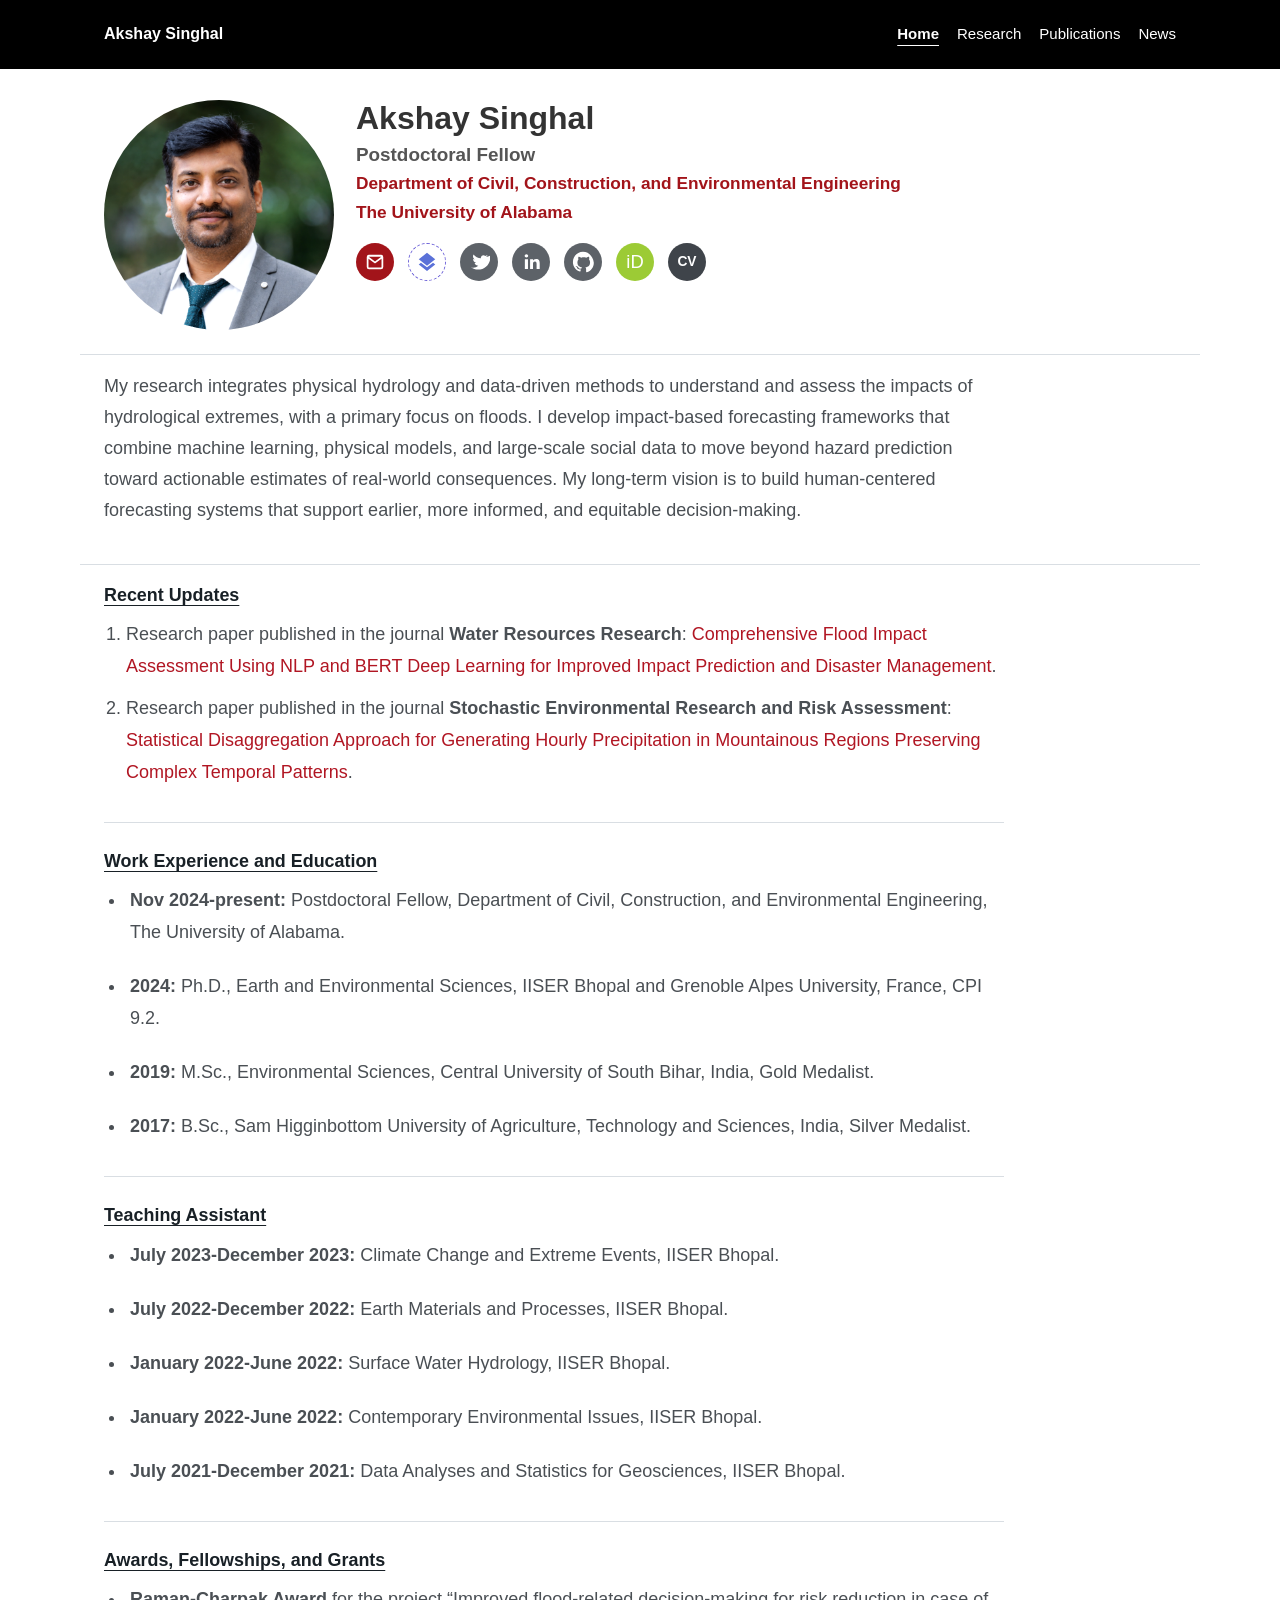
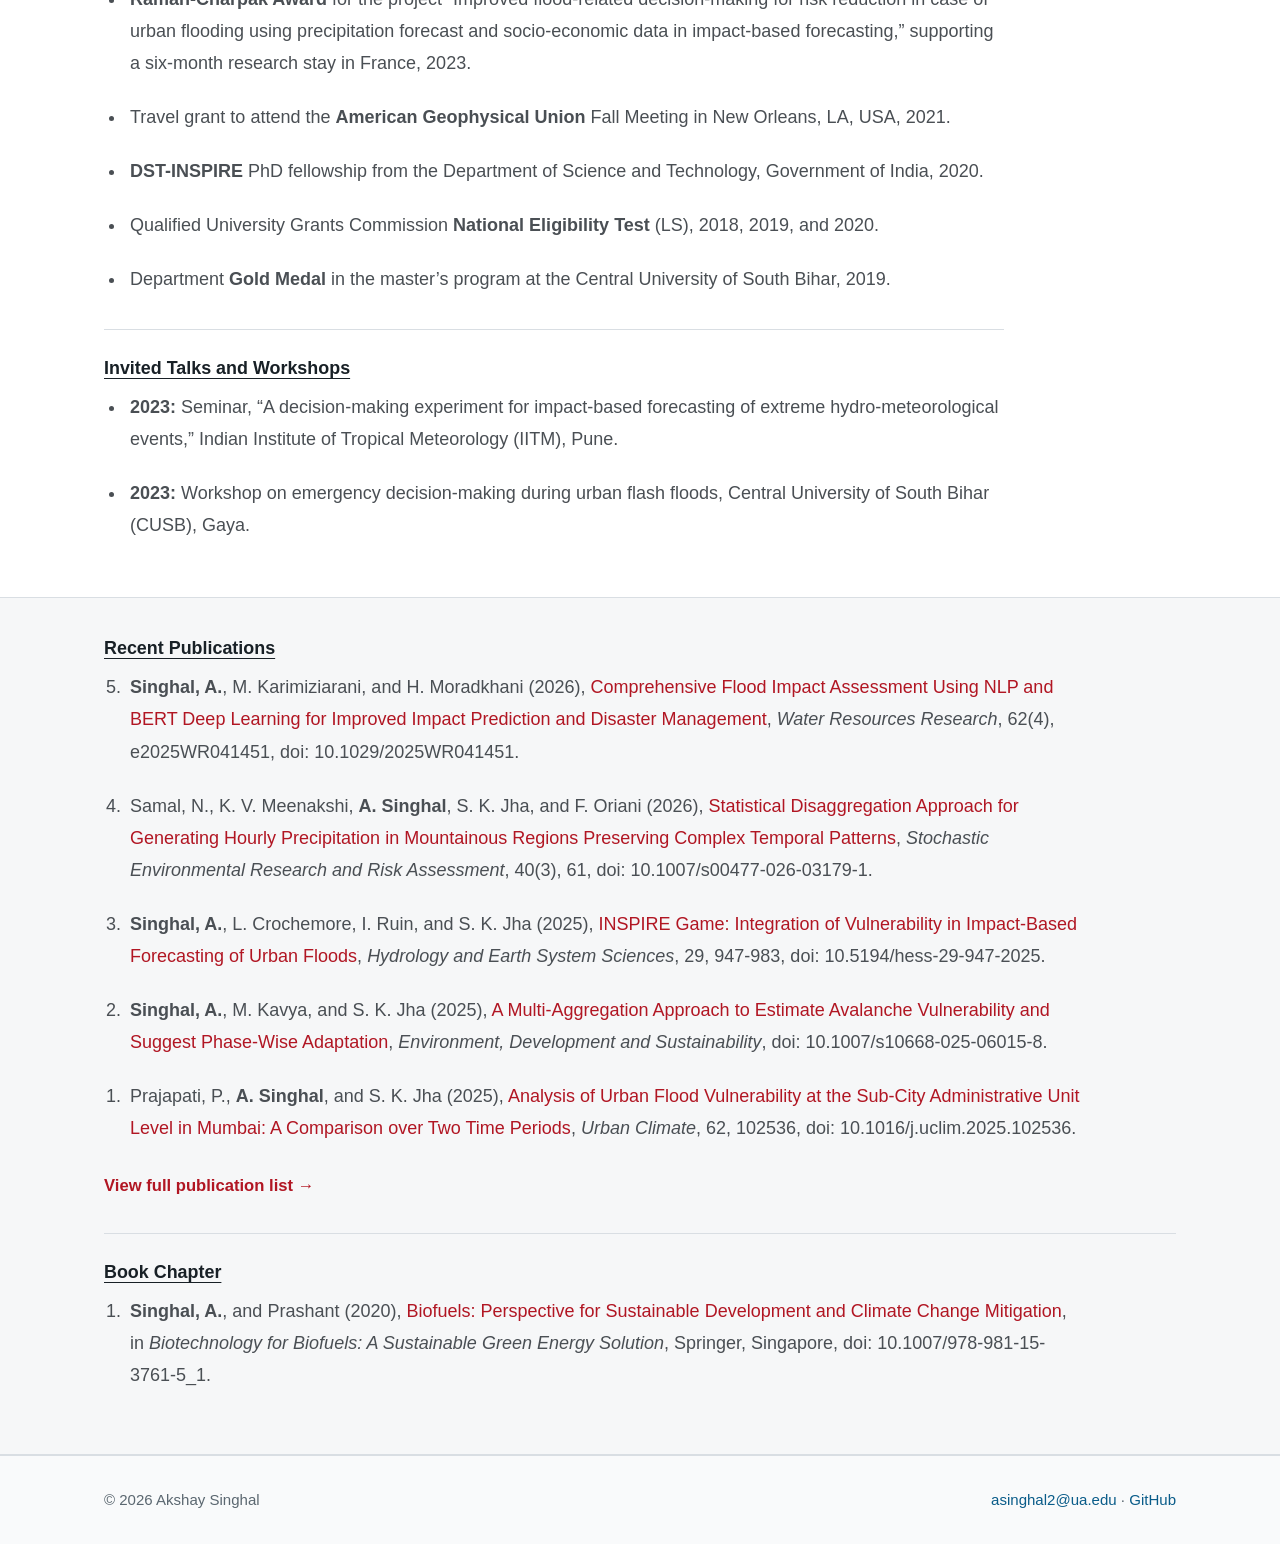
==== index.html @ f8f3eba2 "Add files via upload Initial website deployment" ====
<!DOCTYPE html>
<html lang="en">
<head>
  <meta charset="utf-8">
  <meta name="viewport" content="width=device-width, initial-scale=1">
  <meta name="description" content="Akshay Singhal, postdoctoral researcher working at the intersection of hydrology, artificial intelligence, and impact-based flood forecasting.">
  <title>Akshay Singhal | Hydrology, AI, and Impact-Based Forecasting</title>
  <link rel="stylesheet" href="assets/css/style.css">
  <style>
    body {
      color: #4a4f54;
    }

    .hero,
    .section {
      padding-top: 40px;
      padding-bottom: 40px;
    }

    .hero.profile-hero {
      display: block;
      min-height: auto;
      padding-top: 32px;
      padding-bottom: 24px;
    }

    .profile-name {
      margin: 0 0 4px;
      color: #333;
      font-family: Arial, Helvetica, "Source Sans Pro", sans-serif;
      font-size: clamp(1.55rem, 3vw, 2rem);
      font-weight: 700;
      text-align: left;
    }

    .profile-compact {
      display: grid;
      grid-template-columns: 230px minmax(0, 1fr);
      align-items: start;
      gap: 22px;
    }

    .profile-role {
      margin: 0 0 4px;
      color: #555;
      font-family: Arial, Helvetica, "Source Sans Pro", sans-serif;
      font-size: 1.18rem;
      font-weight: 700;
      line-height: 1.35;
    }

    .profile-affiliation {
      margin: 0 0 4px;
      color: #a2141a;
      font-family: Arial, Helvetica, "Source Sans Pro", sans-serif;
      font-size: 1.08rem;
      font-weight: 700;
      line-height: 1.45;
    }

    .profile-links {
      display: flex;
      flex-wrap: wrap;
      gap: 14px;
      margin-top: 18px;
    }

    .profile-icon {
      width: 38px;
      height: 38px;
      display: inline-flex;
      align-items: center;
      justify-content: center;
      border-radius: 50%;
      background: #5d6268;
      color: #fff;
      font-size: 0.95rem;
      font-weight: 700;
      line-height: 1;
    }

    .profile-icon svg {
      width: 22px;
      height: 22px;
      display: block;
      fill: currentColor;
    }

    .profile-icon.scholar {
      background: #fff;
      color: #5a71d8;
      border: 1px dashed #6d62d8;
    }

    .profile-icon.orcid {
      background: #9ccb35;
      color: #fff;
      font-size: 1.15rem;
      font-weight: 400;
    }

    .profile-icon.email {
      background: #a2141a;
      color: #fff;
    }

    .profile-icon.cv {
      background: #3f444a;
      color: #fff;
      font-size: 0.86rem;
      letter-spacing: 0;
    }

    .profile-icon:hover,
    .profile-icon:focus {
      color: #fff;
      background: #3f444a;
      text-decoration: none;
    }

    .profile-icon.scholar:hover,
    .profile-icon.scholar:focus {
      background: #eef1ff;
      color: #4c5dc7;
    }

    .profile-icon.orcid:hover,
    .profile-icon.orcid:focus {
      background: #83ad27;
      color: #fff;
    }

    .profile-icon.email:hover,
    .profile-icon.email:focus {
      background: #741015;
      color: #fff;
    }

    .profile-icon.cv:hover,
    .profile-icon.cv:focus {
      background: #a2141a;
      color: #fff;
    }

    .profile-photo {
      width: 230px;
      height: 230px;
      border-radius: 50%;
      object-fit: cover;
      object-position: center top;
      display: block;
    }

    .home-text {
      max-width: 900px;
      font-size: 1.125rem;
      line-height: 1.72;
    }

    .home-text p {
      margin: 0 0 16px;
    }

    main h2 {
      color: var(--text);
      font-size: 1.12rem;
      font-weight: 700;
      margin-top: 34px;
      margin-bottom: 12px;
      text-decoration: underline;
      text-underline-offset: 4px;
    }

    main h2:first-child {
      margin-top: 0;
    }

    .updates-section h2:not(:first-child),
    .band h2:not(:first-child) {
      padding-top: 28px;
      border-top: 1px solid var(--rule);
    }

    .recent-updates-list {
      max-width: 900px;
      margin: 0;
      padding-left: 22px;
      font-size: 1.125rem;
      line-height: 1.78;
    }

    .recent-updates-list li {
      margin-bottom: 10px;
    }

    .updates-section {
      padding-top: 20px;
      padding-bottom: 34px;
    }

    .about-section {
      padding-top: 16px;
      padding-bottom: 22px;
    }

    .about-section,
    .updates-section,
    .band {
      border-top: 1px solid var(--rule);
    }

    .publications-list {
      max-width: 980px;
      margin: 0;
      padding-left: 22px;
      font-size: 1.125rem;
      line-height: 1.78;
    }

    .publications-list li {
      margin-bottom: 22px;
      padding-left: 4px;
    }

    .publication-title {
      color: #b11623;
    }

    .publication-title:hover,
    .publication-title:focus {
      color: #7f0f19;
    }

    .full-publications-link {
      display: inline-block;
      margin-top: 6px;
      color: #b11623;
      font-size: 1.04rem;
      font-weight: 700;
    }

    @media (max-width: 860px) {
      .profile-name {
        font-size: 1.7rem;
      }

      .profile-compact {
        grid-template-columns: 1fr;
      }

      .profile-photo {
        width: 220px;
        height: 220px;
      }
    }
  </style>
</head>
<body>
  <header class="site-header">
    <nav class="nav" aria-label="Primary navigation">
      <a class="brand" href="index.html">Akshay Singhal</a>
      <div class="nav-links">
        <a href="index.html" aria-current="page">Home</a>
        <a href="research.html">Research</a>
        <a href="publications.html">Publications</a>
        <a href="news.html">News</a>
      </div>
    </nav>
  </header>

  <main>
    <section class="hero profile-hero">
      <div class="profile-compact">
        <img class="profile-photo" src="akshay.png" alt="Akshay Singhal">
        <div>
          <h1 class="profile-name">Akshay Singhal</h1>
          <p class="profile-role">Postdoctoral Fellow</p>
          <p class="profile-affiliation">Department of Civil, Construction, and Environmental Engineering</p>
          <p class="profile-affiliation">The University of Alabama</p>
          <div class="profile-links" aria-label="Profile links">
            <a class="profile-icon email" href="mailto:asinghal2@ua.edu" aria-label="Email asinghal2@ua.edu">
              <svg viewBox="0 0 24 24" aria-hidden="true">
                <path d="M3 6.5A2.5 2.5 0 0 1 5.5 4h13A2.5 2.5 0 0 1 21 6.5v11A2.5 2.5 0 0 1 18.5 20h-13A2.5 2.5 0 0 1 3 17.5v-11Zm2.2-.2 6.8 5.1 6.8-5.1H5.2Zm13.9 2.1-6.4 4.8a1.1 1.1 0 0 1-1.4 0L4.9 8.4v9.1c0 .3.3.6.6.6h13c.3 0 .6-.3.6-.6V8.4Z"/>
              </svg>
            </a>
            <a class="profile-icon scholar" href="https://scholar.google.com/citations?user=rnYPn0MAAAAJ&hl=en&oi=ao" aria-label="Google Scholar">
              <svg viewBox="0 0 24 24" aria-hidden="true">
                <path d="M12 2 3 9l9 7 9-7-9-7Zm0 15.8L5.4 12.7 3 14.6l9 7.1 9-7.1-2.4-1.9L12 17.8Z"/>
              </svg>
            </a>
            <a class="profile-icon" href="https://twitter.com/hydrodatalogist" aria-label="Twitter/X">
              <svg viewBox="0 0 24 24" aria-hidden="true">
                <path d="M22 5.9c-.7.3-1.5.5-2.3.6.8-.5 1.4-1.2 1.7-2.1-.8.5-1.7.8-2.6 1-1.5-1.6-4.1-.8-4.7 1.3-.1.4-.1.8 0 1.2-3.2-.2-6.1-1.7-8.1-4.1-1.1 1.9-.5 4.3 1.3 5.5-.6 0-1.2-.2-1.8-.5 0 2 1.4 3.8 3.5 4.2-.6.2-1.2.2-1.8.1.6 1.8 2.2 3 4.1 3.1-1.9 1.5-4.2 2.3-6.7 2-.4 0-.8 0-1.2-.1 2.1 1.4 4.7 2.2 7.4 2.2 8.9 0 13.9-7.5 13.6-14.2.9-.6 1.6-1.3 2.2-2.1Z"/>
              </svg>
            </a>
            <a class="profile-icon" href="https://www.linkedin.com/in/akshay-singhal-b40326224/" aria-label="LinkedIn">
              <svg viewBox="0 0 24 24" aria-hidden="true">
                <path d="M5.3 8.9h3.4v10.8H5.3V8.9Zm1.7-5.4c1.1 0 1.9.8 1.9 1.8S8.1 7.1 7 7.1s-1.9-.8-1.9-1.8.8-1.8 1.9-1.8Zm4 5.4h3.2v1.5h.1c.4-.8 1.5-1.8 3.2-1.8 3.4 0 4 2.2 4 5v6.1h-3.4v-5.4c0-1.3 0-2.9-1.8-2.9s-2.1 1.4-2.1 2.8v5.5H11V8.9Z"/>
              </svg>
            </a>
            <a class="profile-icon" href="https://github.com/akshayhydrology" aria-label="GitHub">
              <svg viewBox="0 0 24 24" aria-hidden="true">
                <path d="M12 .9C5.9.9 1 5.8 1 11.9c0 4.9 3.2 9 7.6 10.5.6.1.8-.2.8-.5v-2c-3.1.7-3.7-1.3-3.7-1.3-.5-1.2-1.2-1.6-1.2-1.6-1-.7.1-.7.1-.7 1.1.1 1.7 1.1 1.7 1.1 1 .1.6 2.6 4 1.8.1-.7.4-1.2.7-1.5-2.5-.3-5.1-1.2-5.1-5.5 0-1.2.4-2.2 1.1-3-.1-.3-.5-1.5.1-3 0 0 .9-.3 3 1.1.9-.2 1.8-.4 2.7-.4s1.8.1 2.7.4c2.1-1.4 3-1.1 3-1.1.6 1.5.2 2.7.1 3 .7.8 1.1 1.8 1.1 3 0 4.3-2.6 5.2-5.1 5.5.4.3.8 1 .8 2v3c0 .3.2.6.8.5 4.4-1.5 7.6-5.6 7.6-10.5C23 5.8 18.1.9 12 .9Z"/>
              </svg>
            </a>
            <a class="profile-icon orcid" href="https://orcid.org/0009-0006-8127-0716" aria-label="ORCID">iD</a>
            <a class="profile-icon cv" href="assets/docs/CV_Akshay_Singhal.pdf" target="_blank" rel="noopener" aria-label="Download CV">CV</a>
          </div>
        </div>
      </div>
    </section>

    <section class="section about-section">
      <div class="home-text">
        <p>My research integrates physical hydrology and data-driven methods to understand and assess the impacts of hydrological extremes, with a primary focus on floods. I develop impact-based forecasting frameworks that combine machine learning, physical models, and large-scale social data to move beyond hazard prediction toward actionable estimates of real-world consequences. My long-term vision is to build human-centered forecasting systems that support earlier, more informed, and equitable decision-making.</p>
      </div>
    </section>

    <section class="section updates-section">
      <div class="home-text">
        <h2>Recent Updates</h2>
        <ol class="recent-updates-list">
          <li>
            Research paper published in the journal <strong>Water Resources Research</strong>: <a class="publication-title" href="https://agupubs.onlinelibrary.wiley.com/doi/full/10.1029/2025WR041451">Comprehensive Flood Impact Assessment Using NLP and BERT Deep Learning for Improved Impact Prediction and Disaster Management</a>.
          </li>
          <li>
            Research paper published in the journal <strong>Stochastic Environmental Research and Risk Assessment</strong>: <a class="publication-title" href="https://doi.org/10.1007/s00477-026-03179-1">Statistical Disaggregation Approach for Generating Hourly Precipitation in Mountainous Regions Preserving Complex Temporal Patterns</a>.
          </li>
        </ol>

        <h2>Work Experience and Education</h2>
        <ul class="publications-list">
          <li><strong>Nov 2024-present:</strong> Postdoctoral Fellow, Department of Civil, Construction, and Environmental Engineering, The University of Alabama.</li>
          <li><strong>2024:</strong> Ph.D., Earth and Environmental Sciences, IISER Bhopal and Grenoble Alpes University, France, CPI 9.2.</li>
          <li><strong>2019:</strong> M.Sc., Environmental Sciences, Central University of South Bihar, India, Gold Medalist.</li>
          <li><strong>2017:</strong> B.Sc., Sam Higginbottom University of Agriculture, Technology and Sciences, India, Silver Medalist.</li>
        </ul>

        <h2>Teaching Assistant</h2>
        <ul class="publications-list">
          <li><strong>July 2023-December 2023:</strong> Climate Change and Extreme Events, IISER Bhopal.</li>
          <li><strong>July 2022-December 2022:</strong> Earth Materials and Processes, IISER Bhopal.</li>
          <li><strong>January 2022-June 2022:</strong> Surface Water Hydrology, IISER Bhopal.</li>
          <li><strong>January 2022-June 2022:</strong> Contemporary Environmental Issues, IISER Bhopal.</li>
          <li><strong>July 2021-December 2021:</strong> Data Analyses and Statistics for Geosciences, IISER Bhopal.</li>
        </ul>

        <h2>Awards, Fellowships, and Grants</h2>
        <ul class="publications-list">
          <li><strong>Raman-Charpak Award</strong> for the project &ldquo;Improved flood-related decision-making for risk reduction in case of urban flooding using precipitation forecast and socio-economic data in impact-based forecasting,&rdquo; supporting a six-month research stay in France, 2023.</li>
          <li>Travel grant to attend the <strong>American Geophysical Union</strong> Fall Meeting in New Orleans, LA, USA, 2021.</li>
          <li><strong>DST-INSPIRE</strong> PhD fellowship from the Department of Science and Technology, Government of India, 2020.</li>
          <li>Qualified University Grants Commission <strong>National Eligibility Test</strong> (LS), 2018, 2019, and 2020.</li>
          <li>Department <strong>Gold Medal</strong> in the master&rsquo;s program at the Central University of South Bihar, 2019.</li>
        </ul>

        <h2>Invited Talks and Workshops</h2>
        <ul class="publications-list">
          <li><strong>2023:</strong> Seminar, &ldquo;A decision-making experiment for impact-based forecasting of extreme hydro-meteorological events,&rdquo; Indian Institute of Tropical Meteorology (IITM), Pune.</li>
          <li><strong>2023:</strong> Workshop on emergency decision-making during urban flash floods, Central University of South Bihar (CUSB), Gaya.</li>
        </ul>
      </div>
    </section>

    <section class="band">
      <div class="section">
        <h2>Recent Publications</h2>
        <ol class="publications-list" reversed>
          <li><strong>Singhal, A.</strong>, M. Karimiziarani, and H. Moradkhani (2026), <a class="publication-title" href="https://agupubs.onlinelibrary.wiley.com/doi/full/10.1029/2025WR041451">Comprehensive Flood Impact Assessment Using NLP and BERT Deep Learning for Improved Impact Prediction and Disaster Management</a>, <em>Water Resources Research</em>, 62(4), e2025WR041451, doi: 10.1029/2025WR041451.</li>
          <li>Samal, N., K. V. Meenakshi, <strong>A. Singhal</strong>, S. K. Jha, and F. Oriani (2026), <a class="publication-title" href="https://doi.org/10.1007/s00477-026-03179-1">Statistical Disaggregation Approach for Generating Hourly Precipitation in Mountainous Regions Preserving Complex Temporal Patterns</a>, <em>Stochastic Environmental Research and Risk Assessment</em>, 40(3), 61, doi: 10.1007/s00477-026-03179-1.</li>
          <li><strong>Singhal, A.</strong>, L. Crochemore, I. Ruin, and S. K. Jha (2025), <a class="publication-title" href="https://doi.org/10.5194/hess-29-947-2025">INSPIRE Game: Integration of Vulnerability in Impact-Based Forecasting of Urban Floods</a>, <em>Hydrology and Earth System Sciences</em>, 29, 947-983, doi: 10.5194/hess-29-947-2025.</li>
          <li><strong>Singhal, A.</strong>, M. Kavya, and S. K. Jha (2025), <a class="publication-title" href="https://doi.org/10.1007/s10668-025-06015-8">A Multi-Aggregation Approach to Estimate Avalanche Vulnerability and Suggest Phase-Wise Adaptation</a>, <em>Environment, Development and Sustainability</em>, doi: 10.1007/s10668-025-06015-8.</li>
          <li>Prajapati, P., <strong>A. Singhal</strong>, and S. K. Jha (2025), <a class="publication-title" href="https://doi.org/10.1016/j.uclim.2025.102536">Analysis of Urban Flood Vulnerability at the Sub-City Administrative Unit Level in Mumbai: A Comparison over Two Time Periods</a>, <em>Urban Climate</em>, 62, 102536, doi: 10.1016/j.uclim.2025.102536.</li>
        </ol>
        <a class="full-publications-link" href="publications.html">View full publication list &rarr;</a>

        <h2>Book Chapter</h2>
        <ol class="publications-list" reversed>
          <li><strong>Singhal, A.</strong>, and Prashant (2020), <a class="publication-title" href="https://doi.org/10.1007/978-981-15-3761-5_1">Biofuels: Perspective for Sustainable Development and Climate Change Mitigation</a>, in <em>Biotechnology for Biofuels: A Sustainable Green Energy Solution</em>, Springer, Singapore, doi: 10.1007/978-981-15-3761-5_1.</li>
        </ol>

      </div>
    </section>

  </main>

  <footer class="site-footer">
    <div class="footer-inner">
      <p>© 2026 Akshay Singhal</p>
      <p><a href="mailto:asinghal2@ua.edu">asinghal2@ua.edu</a> · <a href="https://github.com/akshayhydrology">GitHub</a></p>
    </div>
  </footer>
</body>
</html>
---- assets/css/style.css ----
:root {
  --bg: #ffffff;
  --surface: #f6f7f8;
  --surface-strong: #eef1f3;
  --text: #182026;
  --muted: #5b6770;
  --rule: #d9dee3;
  --accent: #0b5e6b;
  --accent-dark: #083f49;
  --link: #0a5c89;
  --max-width: 1120px;
  --nav-height: 68px;
}

* {
  box-sizing: border-box;
}

html {
  scroll-behavior: smooth;
}

body {
  margin: 0;
  color: var(--text);
  background: var(--bg);
  font-family: Arial, Helvetica, "Source Sans Pro", sans-serif;
  font-weight: 400;
  font-size: 16px;
  line-height: 1.65;
}

button,
input,
textarea,
select,
h1,
h2,
h3,
.brand,
.button {
  font-family: inherit;
}

a {
  color: var(--link);
  text-decoration: none;
}

a:hover,
a:focus {
  color: var(--accent-dark);
  text-decoration: underline;
}

.site-header {
  position: fixed;
  inset: 0 0 auto 0;
  z-index: 20;
  background: #000;
  border-bottom: 1px solid #000;
  backdrop-filter: blur(10px);
}

.nav {
  max-width: var(--max-width);
  height: var(--nav-height);
  margin: 0 auto;
  padding: 0 24px;
  display: flex;
  align-items: center;
  justify-content: space-between;
  gap: 24px;
}

.brand {
  color: #fff;
  font-weight: 700;
  letter-spacing: 0;
  white-space: nowrap;
}

.nav-links {
  display: flex;
  align-items: center;
  justify-content: flex-end;
  flex-wrap: wrap;
  gap: 4px 18px;
  font-size: 0.94rem;
}

.nav-links a {
  color: #fff;
}

.nav-links a[aria-current="page"],
.nav-links a:hover {
  color: #fff;
}

.nav-links a[aria-current="page"] {
  font-weight: 700;
  text-decoration: underline;
  text-underline-offset: 6px;
}

main {
  padding-top: var(--nav-height);
}

.section,
.hero,
.page-title {
  max-width: var(--max-width);
  margin: 0 auto;
  padding: 72px 24px;
}

.hero {
  min-height: 76vh;
  display: grid;
  grid-template-columns: minmax(0, 1.25fr) minmax(260px, 0.75fr);
  align-items: center;
  gap: 56px;
}

.eyebrow {
  margin: 0 0 12px;
  color: var(--accent);
  font-size: 0.78rem;
  font-weight: 700;
  letter-spacing: 0.1em;
  text-transform: uppercase;
}

h1,
h2,
h3 {
  margin: 0;
  line-height: 1.18;
  letter-spacing: 0;
}

h1 {
  max-width: 860px;
  font-size: clamp(2.4rem, 5vw, 4.6rem);
  font-weight: 700;
}

h2 {
  font-size: clamp(1.65rem, 3vw, 2.25rem);
  margin-bottom: 18px;
}

h3 {
  font-size: 1.12rem;
  margin-bottom: 10px;
}

.lead {
  max-width: 820px;
  margin: 22px 0 0;
  color: #37424a;
  font-size: 1.16rem;
  line-height: 1.75;
}

.hero-actions {
  display: flex;
  flex-wrap: wrap;
  gap: 12px;
  margin-top: 30px;
}

.button {
  display: inline-flex;
  align-items: center;
  justify-content: center;
  min-height: 44px;
  padding: 10px 18px;
  border: 1px solid var(--accent);
  border-radius: 4px;
  background: var(--accent);
  color: #fff;
  font-weight: 700;
}

.button:hover,
.button:focus {
  background: var(--accent-dark);
  color: #fff;
  text-decoration: none;
}

.button.secondary {
  background: transparent;
  color: var(--accent-dark);
}

.button.secondary:hover,
.button.secondary:focus {
  background: var(--surface-strong);
  color: var(--accent-dark);
}

.portrait-panel {
  border-left: 4px solid var(--accent);
  padding: 28px;
  background: var(--surface);
}

.portrait-mark {
  width: 116px;
  height: 116px;
  display: grid;
  place-items: center;
  margin-bottom: 22px;
  border-radius: 50%;
  background: linear-gradient(135deg, #0b5e6b, #8aa4aa);
  color: #fff;
  font-size: 2rem;
  font-weight: 700;
}

.meta-list {
  list-style: none;
  padding: 0;
  margin: 18px 0 0;
}

.meta-list li {
  padding: 8px 0;
  border-top: 1px solid var(--rule);
}

.band {
  background: var(--surface);
  border-top: 1px solid var(--rule);
  border-bottom: 1px solid var(--rule);
}

.grid {
  display: grid;
  grid-template-columns: repeat(3, minmax(0, 1fr));
  gap: 22px;
}

.grid.two {
  grid-template-columns: repeat(2, minmax(0, 1fr));
}

.card,
.publication-card {
  min-height: 100%;
  padding: 24px;
  border: 1px solid var(--rule);
  border-radius: 6px;
  background: #fff;
}

.card p,
.publication-card p {
  margin: 0;
  color: var(--muted);
}

.publication-card {
  display: flex;
  flex-direction: column;
  gap: 10px;
}

.publication-card .journal {
  color: var(--accent);
  font-size: 0.9rem;
  font-weight: 700;
}

.publication-card .authors {
  color: var(--muted);
  font-size: 0.94rem;
}

.publication-card .pub-link {
  margin-top: auto;
  font-weight: 700;
}

.section-header {
  max-width: 820px;
  margin-bottom: 28px;
}

.section-header p {
  margin: 0;
  color: var(--muted);
}

.page-title {
  padding-bottom: 36px;
}

.page-title p {
  max-width: 820px;
  margin: 18px 0 0;
  color: #37424a;
  font-size: 1.08rem;
}

.content {
  max-width: var(--max-width);
  margin: 0 auto;
  padding: 0 24px 72px;
}

.content-narrow {
  max-width: 850px;
}

.split {
  display: grid;
  grid-template-columns: minmax(0, 0.7fr) minmax(280px, 0.3fr);
  gap: 48px;
  align-items: start;
}

.plain-list,
.timeline,
.pub-list {
  padding-left: 20px;
  margin: 14px 0 0;
}

.plain-list li,
.timeline li,
.pub-list li {
  margin-bottom: 10px;
}

.timeline {
  list-style: none;
  padding-left: 0;
}

.timeline li {
  padding: 18px 0;
  border-top: 1px solid var(--rule);
}

.date {
  display: block;
  color: var(--accent);
  font-size: 0.86rem;
  font-weight: 700;
  text-transform: uppercase;
}

.sidebar-box {
  padding: 22px;
  border-top: 4px solid var(--accent);
  background: var(--surface);
}

.tag-list {
  display: flex;
  flex-wrap: wrap;
  gap: 8px;
  padding: 0;
  margin: 18px 0 0;
  list-style: none;
}

.tag-list li {
  padding: 6px 10px;
  border: 1px solid var(--rule);
  border-radius: 999px;
  color: var(--muted);
  background: #fff;
  font-size: 0.9rem;
}

.site-footer {
  border-top: 1px solid var(--rule);
  background: #f9fafb;
}

.footer-inner {
  max-width: var(--max-width);
  margin: 0 auto;
  padding: 32px 24px;
  display: flex;
  justify-content: space-between;
  gap: 18px;
  color: var(--muted);
  font-size: 0.94rem;
}

.footer-inner p {
  margin: 0;
}

@media (max-width: 860px) {
  :root {
    --nav-height: 92px;
  }

  .nav {
    height: var(--nav-height);
    align-items: flex-start;
    flex-direction: column;
    justify-content: center;
    gap: 8px;
  }

  .nav-links {
    justify-content: flex-start;
    gap: 4px 14px;
    font-size: 0.9rem;
  }

  .hero,
  .split,
  .grid,
  .grid.two {
    grid-template-columns: 1fr;
  }

  .hero {
    min-height: auto;
    gap: 32px;
  }
}

@media (max-width: 560px) {
  body {
    font-size: 15px;
  }

  .section,
  .hero,
  .page-title {
    padding: 48px 18px;
  }

  .content {
    padding: 0 18px 52px;
  }

  .card,
  .publication-card,
  .portrait-panel {
    padding: 20px;
  }

  .footer-inner {
    flex-direction: column;
    padding: 28px 18px;
  }
}
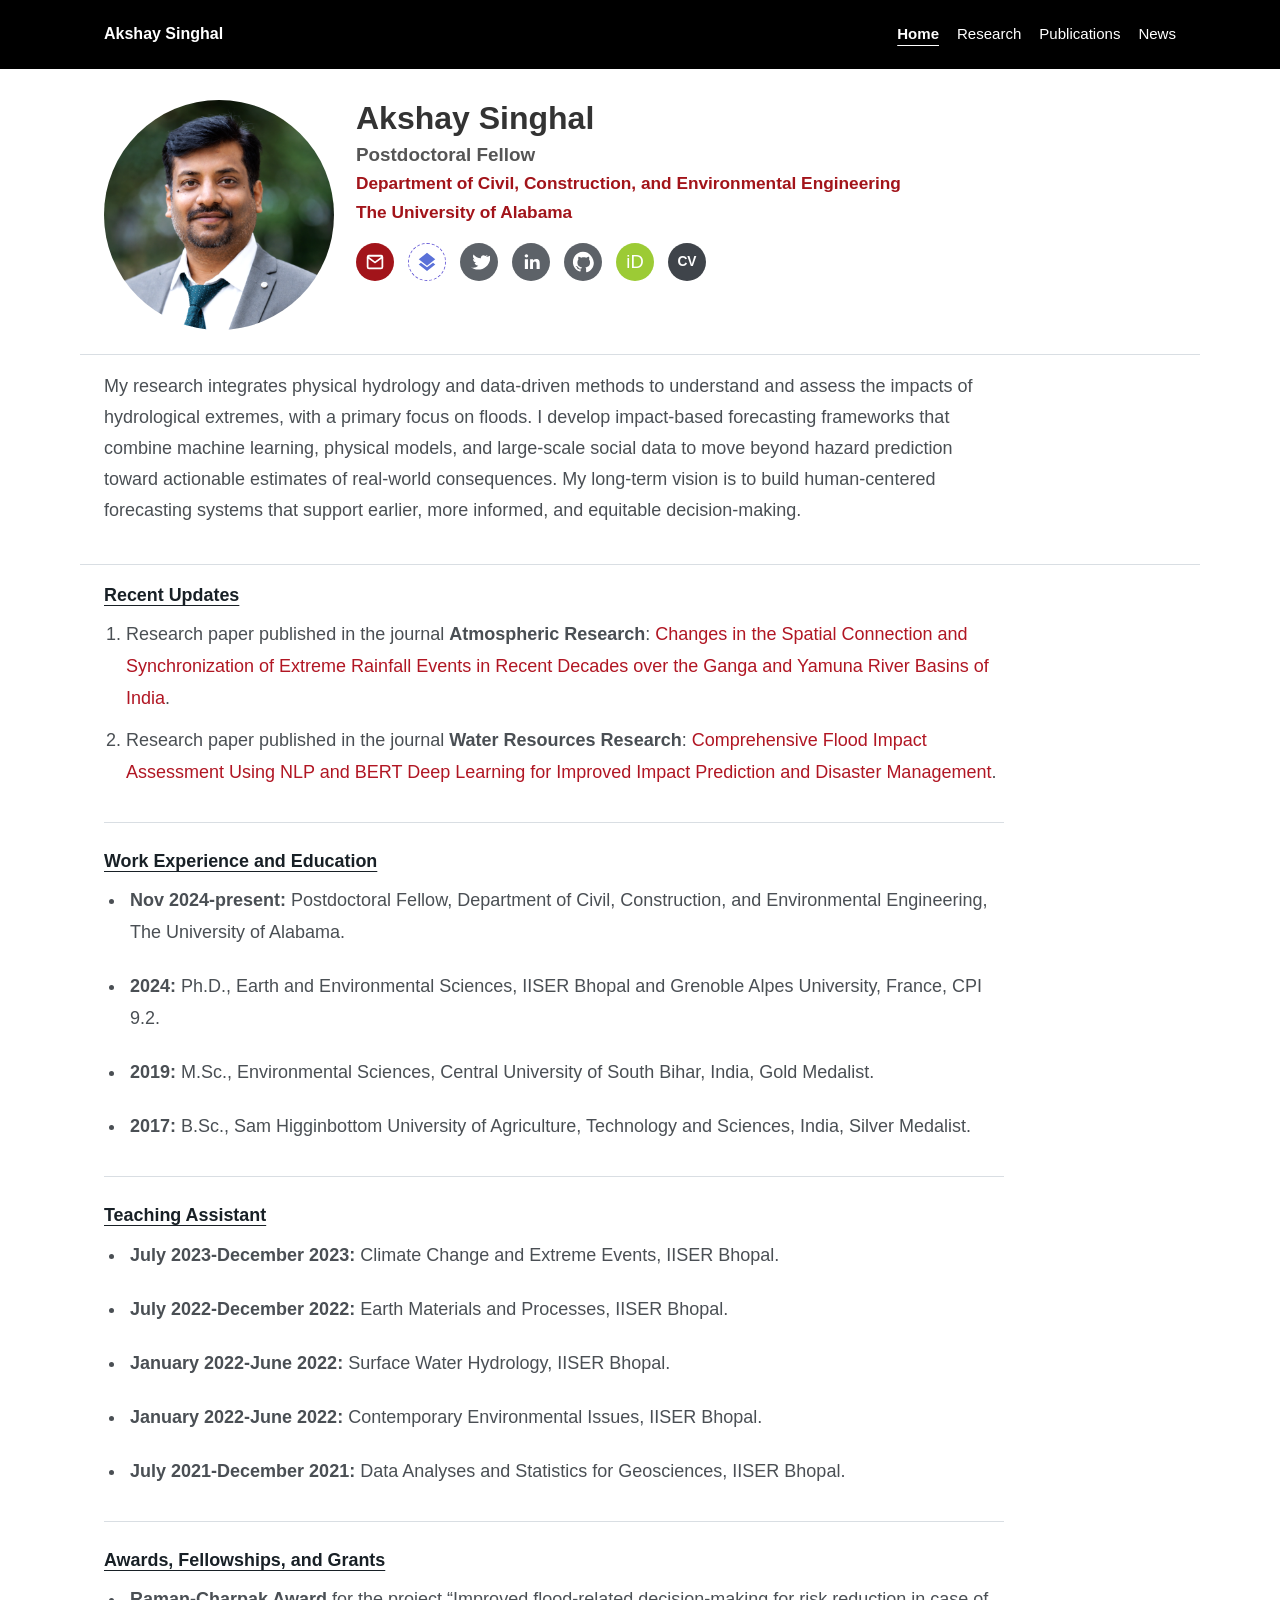
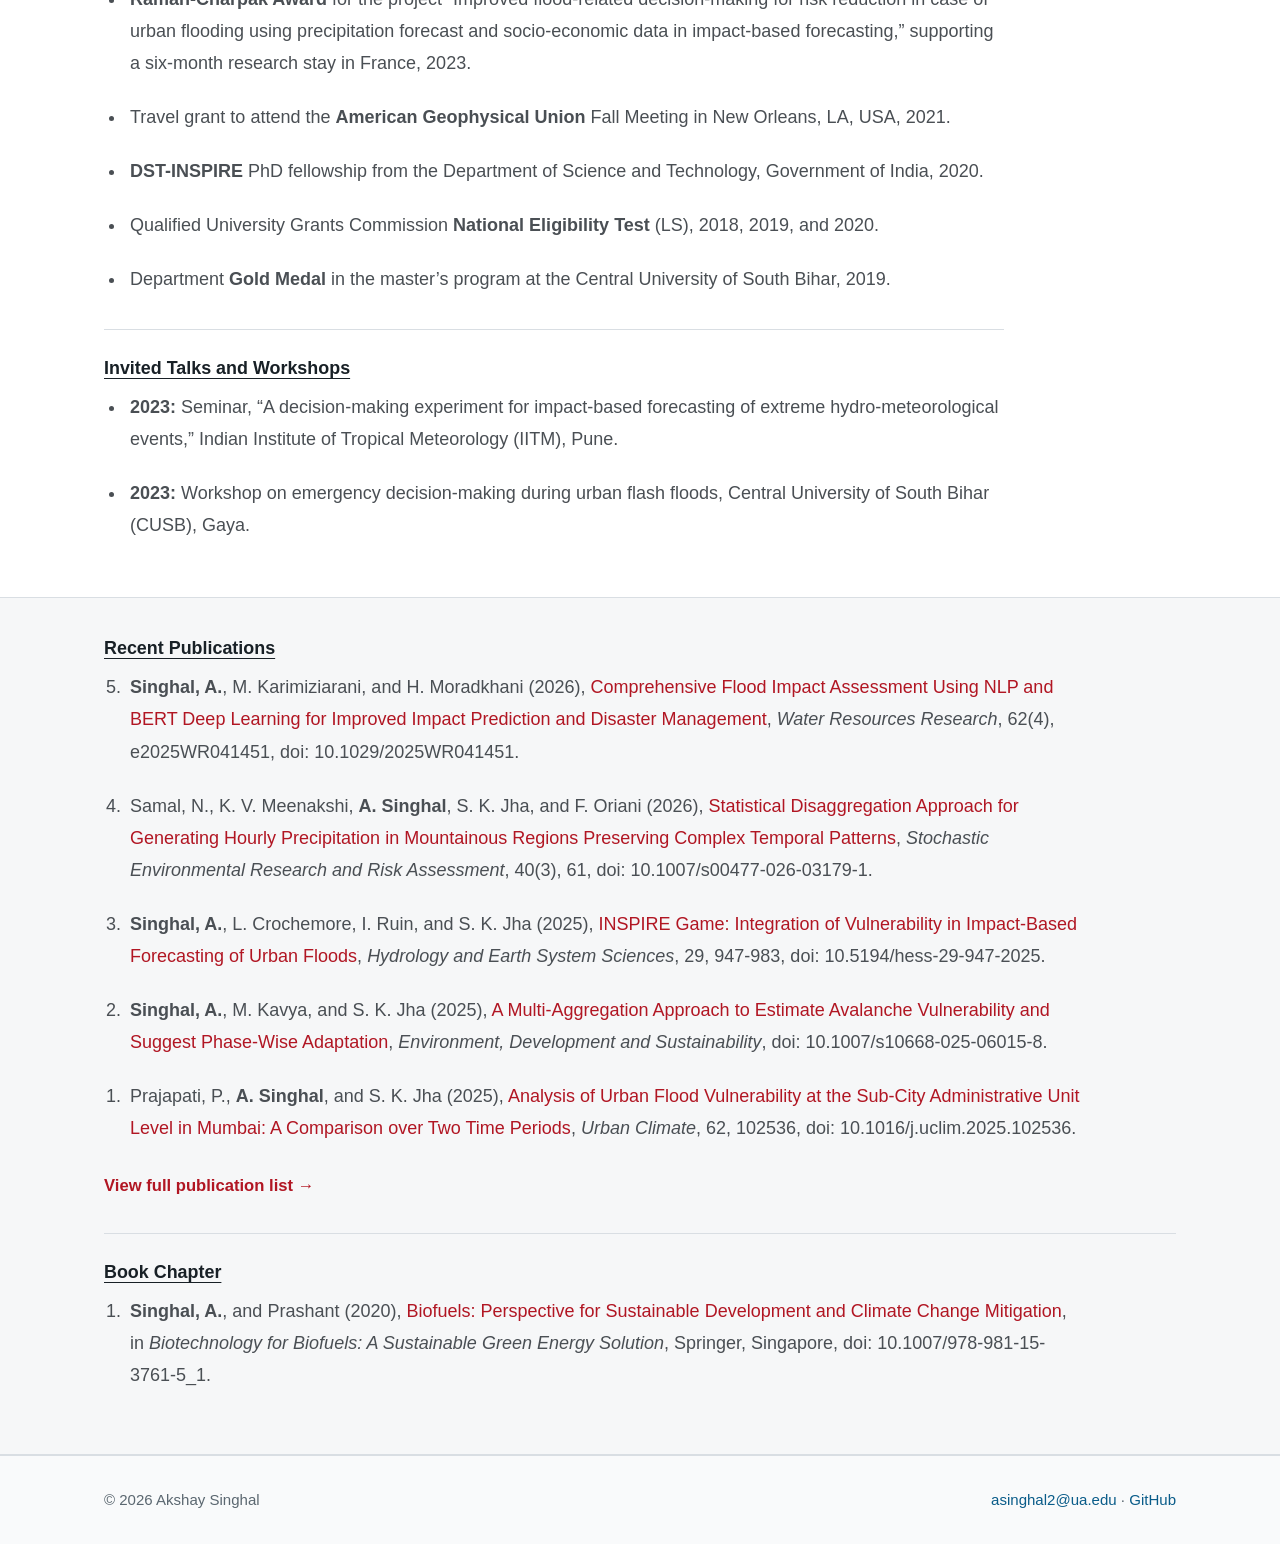
==== commit e2ef8b72: "Update index.html" ====
--- a/index.html
+++ b/index.html
@@ -321,10 +321,10 @@
         <h2>Recent Updates</h2>
         <ol class="recent-updates-list">
           <li>
-            Research paper published in the journal <strong>Water Resources Research</strong>: <a class="publication-title" href="https://agupubs.onlinelibrary.wiley.com/doi/full/10.1029/2025WR041451">Comprehensive Flood Impact Assessment Using NLP and BERT Deep Learning for Improved Impact Prediction and Disaster Management</a>.
+            Research paper published in the journal <strong>Atmospheric Research</strong>: <a class="publication-title" href="https://doi.org/10.1016/j.atmosres.2026.109170">Changes in the Spatial Connection and Synchronization of Extreme Rainfall Events in Recent Decades over the Ganga and Yamuna River Basins of India</a>.
           </li>
           <li>
-            Research paper published in the journal <strong>Stochastic Environmental Research and Risk Assessment</strong>: <a class="publication-title" href="https://doi.org/10.1007/s00477-026-03179-1">Statistical Disaggregation Approach for Generating Hourly Precipitation in Mountainous Regions Preserving Complex Temporal Patterns</a>.
+            Research paper published in the journal <strong>Water Resources Research</strong>: <a class="publication-title" href="https://agupubs.onlinelibrary.wiley.com/doi/full/10.1029/2025WR041451">Comprehensive Flood Impact Assessment Using NLP and BERT Deep Learning for Improved Impact Prediction and Disaster Management</a>.
           </li>
         </ol>
 
@@ -392,3 +392,4 @@
   </footer>
 </body>
 </html>
+
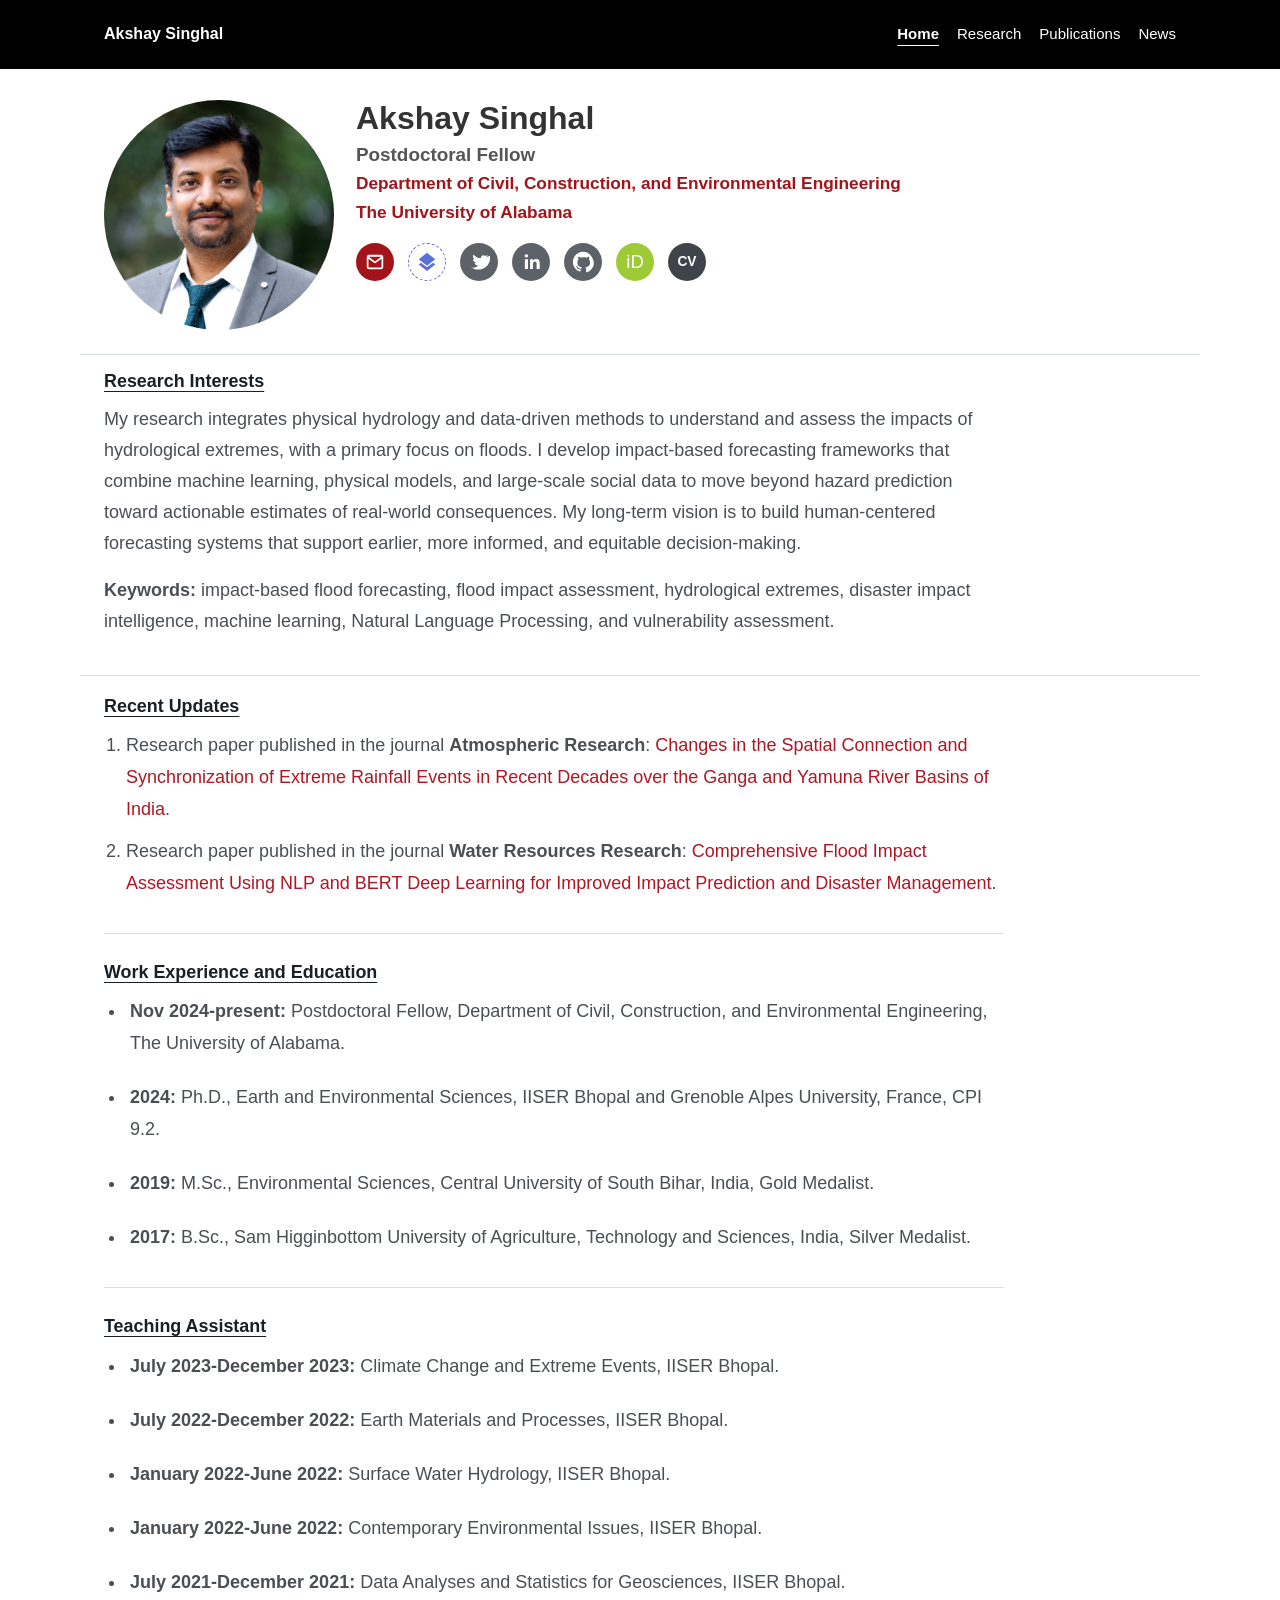
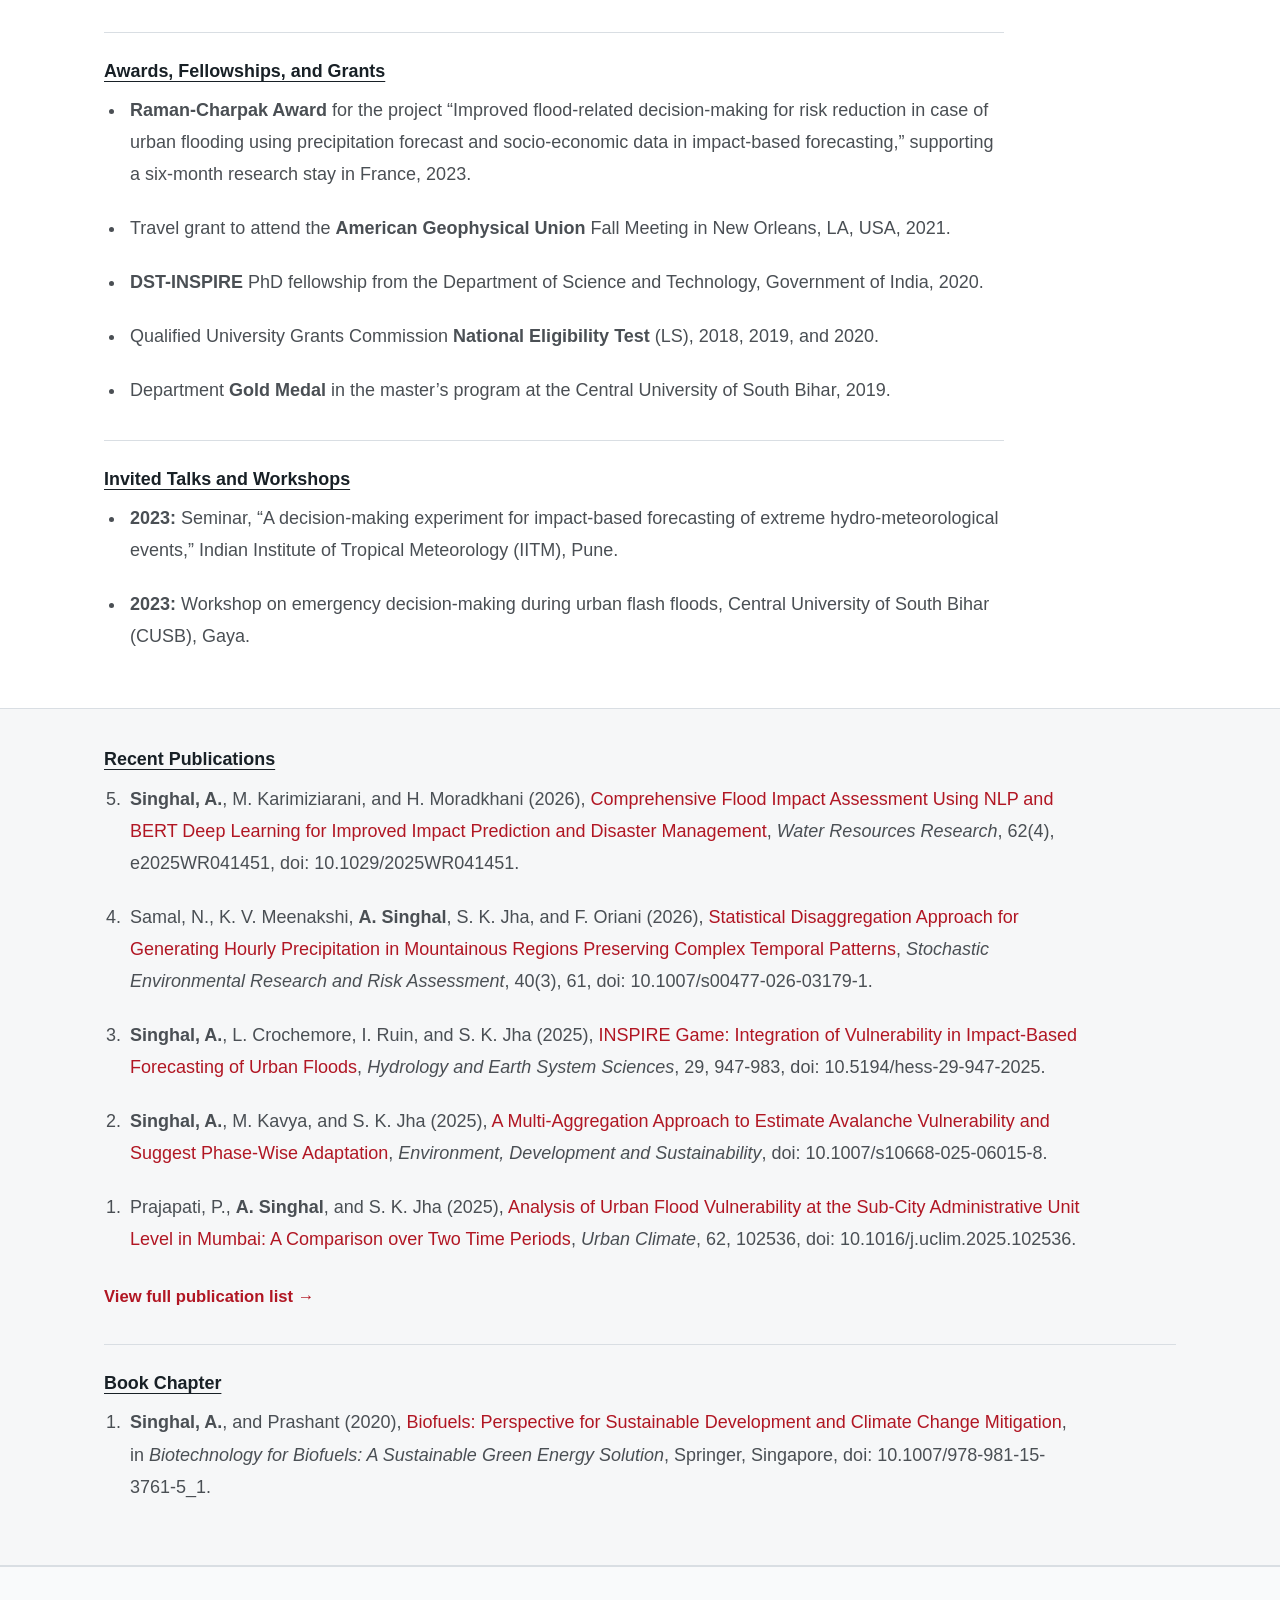
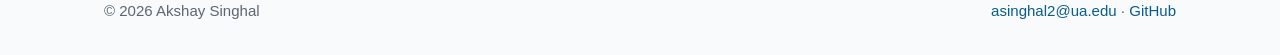
==== commit 74443fbf: "Update index.html" ====
--- a/index.html
+++ b/index.html
@@ -3,6 +3,7 @@
 <head>
   <meta charset="utf-8">
   <meta name="viewport" content="width=device-width, initial-scale=1">
+  <meta name="google-site-verification" content="mYZ8tY2WmLdrUX2SeePTNxzUckeJxPfTSHxXmUBx8_c">
   <meta name="description" content="Akshay Singhal, postdoctoral researcher working at the intersection of hydrology, artificial intelligence, and impact-based flood forecasting.">
   <title>Akshay Singhal | Hydrology, AI, and Impact-Based Forecasting</title>
   <link rel="stylesheet" href="assets/css/style.css">
@@ -312,7 +313,9 @@
 
     <section class="section about-section">
       <div class="home-text">
+        <h2>Research Interests</h2>
         <p>My research integrates physical hydrology and data-driven methods to understand and assess the impacts of hydrological extremes, with a primary focus on floods. I develop impact-based forecasting frameworks that combine machine learning, physical models, and large-scale social data to move beyond hazard prediction toward actionable estimates of real-world consequences. My long-term vision is to build human-centered forecasting systems that support earlier, more informed, and equitable decision-making.</p>
+        <p><strong>Keywords:</strong> impact-based flood forecasting, flood impact assessment, hydrological extremes, disaster impact intelligence, machine learning, Natural Language Processing, and vulnerability assessment.</p>
       </div>
     </section>
 
@@ -393,3 +396,6 @@
 </body>
 </html>
 
+
+
+
